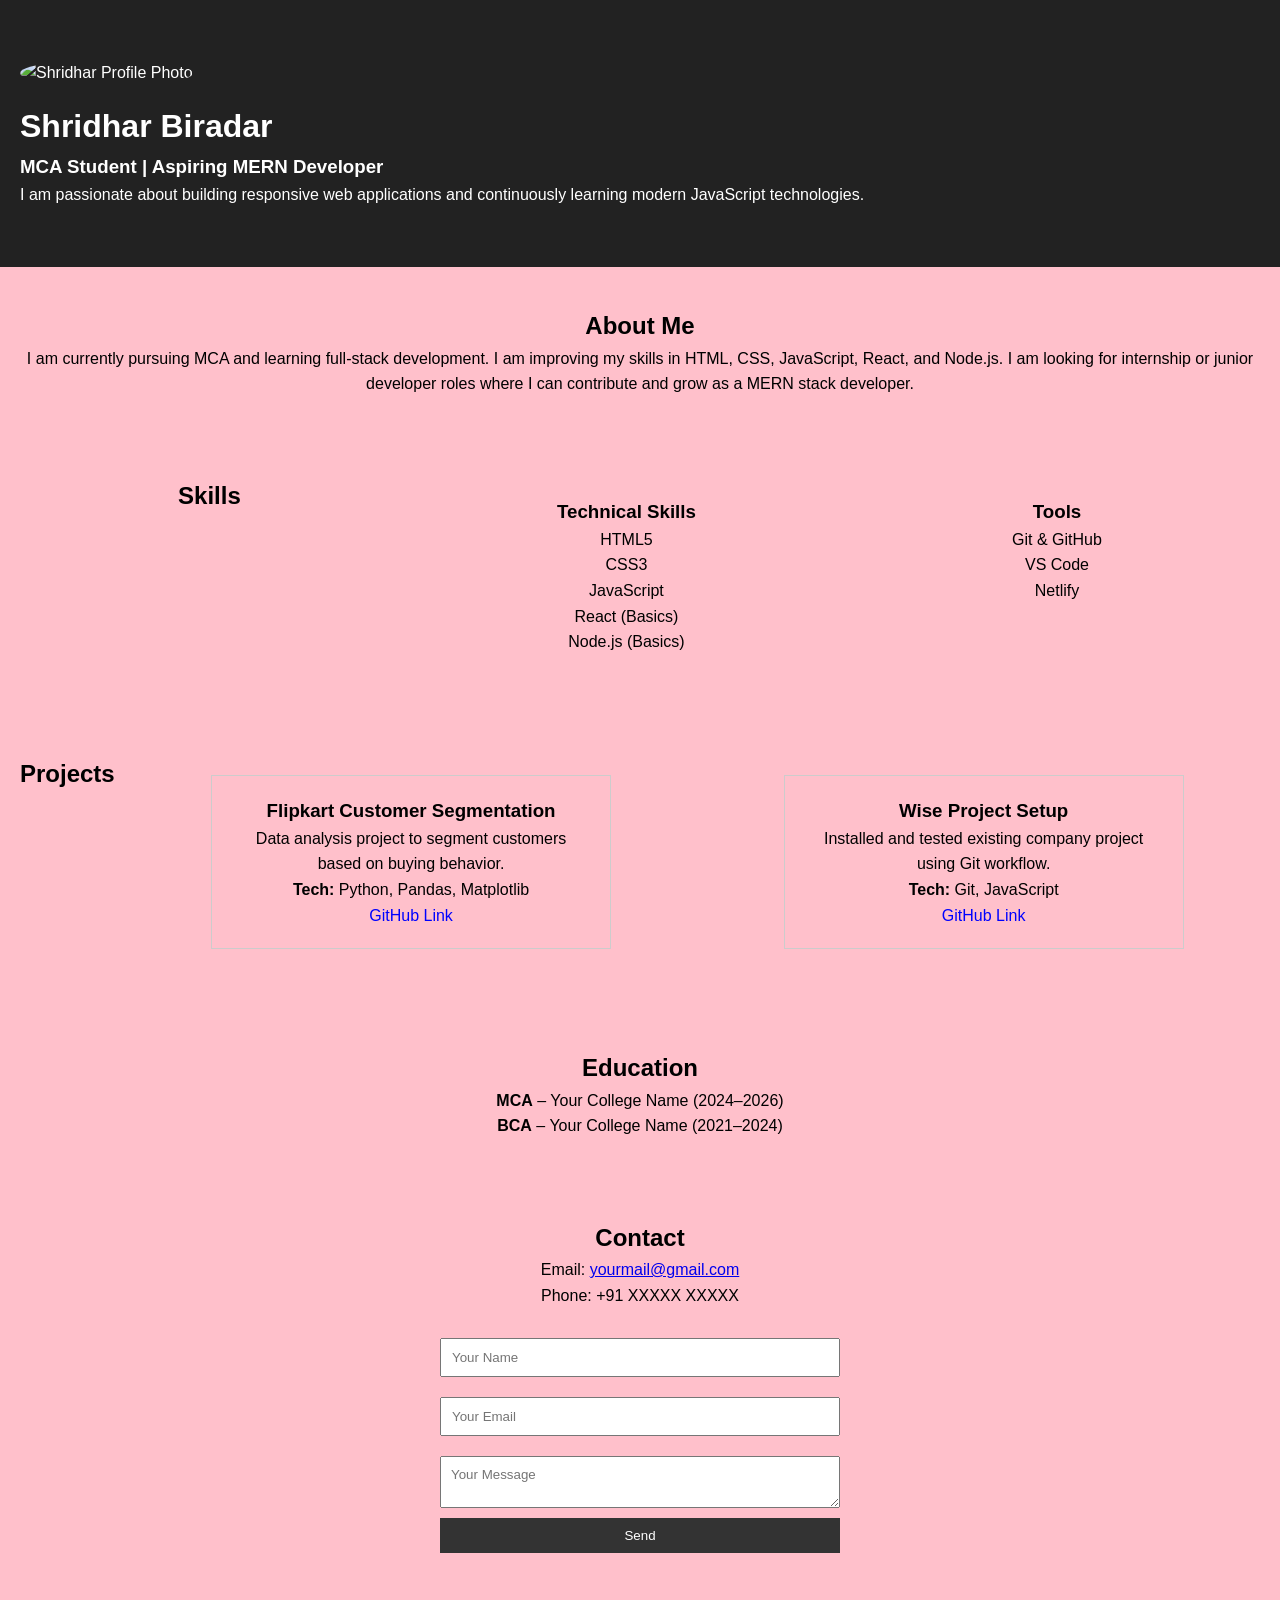
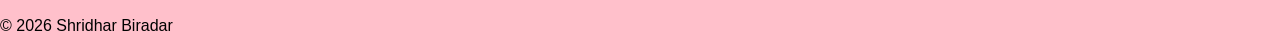
==== index.html @ 042abf72 "file name changed." ====
<!DOCTYPE html>
<html lang="en">
<head>
    <meta charset="UTF-8">
    <title>Shridhar Biradar | Profile</title>
    <meta name="viewport" content="width=device-width, initial-scale=1.0">
    <link rel="stylesheet" href="css/style.css">
</head>
<body>

<header class="hero">
    <img src="images/profile.jpg" alt="Shridhar Profile Photo" class="profile-img">
    <h1>Shridhar Biradar</h1>
    <h3>MCA Student | Aspiring MERN Developer</h3>
    <p>I am passionate about building responsive web applications 
       and continuously learning modern JavaScript technologies.</p>
</header>

<section class="about">
    <h2>About Me</h2>
    <p>
        I am currently pursuing MCA and learning full-stack development.
        I am improving my skills in HTML, CSS, JavaScript, React, and Node.js.
        I am looking for internship or junior developer roles where I can
        contribute and grow as a MERN stack developer.
    </p>
</section>

<section class="skills">
    <h2>Skills</h2>
    
    <div class="skill-category">
        <h3>Technical Skills</h3>
        <ul>
            <li>HTML5</li>
            <li>CSS3</li>
            <li>JavaScript</li>
            <li>React (Basics)</li>
            <li>Node.js (Basics)</li>
        </ul>
    </div>

    <div class="skill-category">
        <h3>Tools</h3>
        <ul>
            <li>Git & GitHub</li>
            <li>VS Code</li>
            <li>Netlify</li>
        </ul>
    </div>
</section>

<section class="projects">
    <h2>Projects</h2>

    <div class="project-card">
        <h3>Flipkart Customer Segmentation</h3>
        <p>Data analysis project to segment customers based on buying behavior.</p>
        <p><strong>Tech:</strong> Python, Pandas, Matplotlib</p>
        <a href="https://github.com/yourusername/project-link" target="_blank">GitHub Link</a>
    </div>

    <div class="project-card">
        <h3>Wise Project Setup</h3>
        <p>Installed and tested existing company project using Git workflow.</p>
        <p><strong>Tech:</strong> Git, JavaScript</p>
        <a href="https://github.com/yourusername/project-link" target="_blank">GitHub Link</a>
    </div>

</section>

<section class="education">
    <h2>Education</h2>
    <p><strong>MCA</strong> – Your College Name (2024–2026)</p>
    <p><strong>BCA</strong> – Your College Name (2021–2024)</p>
</section>

<section class="contact">
    <h2>Contact</h2>
    <p>Email: <a href="mailto:yourmail@gmail.com">yourmail@gmail.com</a></p>
    <p>Phone: +91 XXXXX XXXXX</p>

    <form id="contactForm">
        <input type="text" id="name" placeholder="Your Name" required>
        <input type="email" id="email" placeholder="Your Email" required>
        <textarea id="message" placeholder="Your Message" required></textarea>
        <button type="submit">Send</button>
    </form>
</section>

<footer>
    <p>© 2026 Shridhar Biradar</p>
</footer>

<script src="js/script.js"></script>
</body>
</html>
---- css/style.css ----
* {
    margin: 0;
    padding: 0;
    box-sizing: border-box;
    font-family: Arial, sans-serif;
}

body {
    line-height: 1.6;
    background-color: pink;
}

section {
    padding: 40px 20px;
    text-align: center;
}

.hero {
    background: #222;
    color: white;
    padding: 60px 20px;
}

.profile-img {
    width: 150px;
    border-radius: 50%;
    margin-bottom: 15px;
}

.skills ul {
    list-style: none;
    padding: 0;
}

.skill-category {
    margin: 20px 0;
}

.project-card {
    margin: 20px auto;
    padding: 20px;
    border: 1px solid #ccc;
    max-width: 400px;
}

.project-card a {
    color: blue;
    text-decoration: none;
}

.contact form {
    max-width: 400px;
    margin: 20px auto;
    display: flex;
    flex-direction: column;
}

.contact input,
.contact textarea {
    margin: 10px 0;
    padding: 10px;
}

button {
    padding: 10px;
    background: #333;
    color: white;
    border: none;
    cursor: pointer;
}

/* Responsive */
@media (min-width: 768px) {
    .skills {
        display: flex;
        justify-content: space-around;
    }

    .projects {
        display: flex;
        justify-content: center;
        gap: 20px;
        flex-wrap: wrap;
    }
}
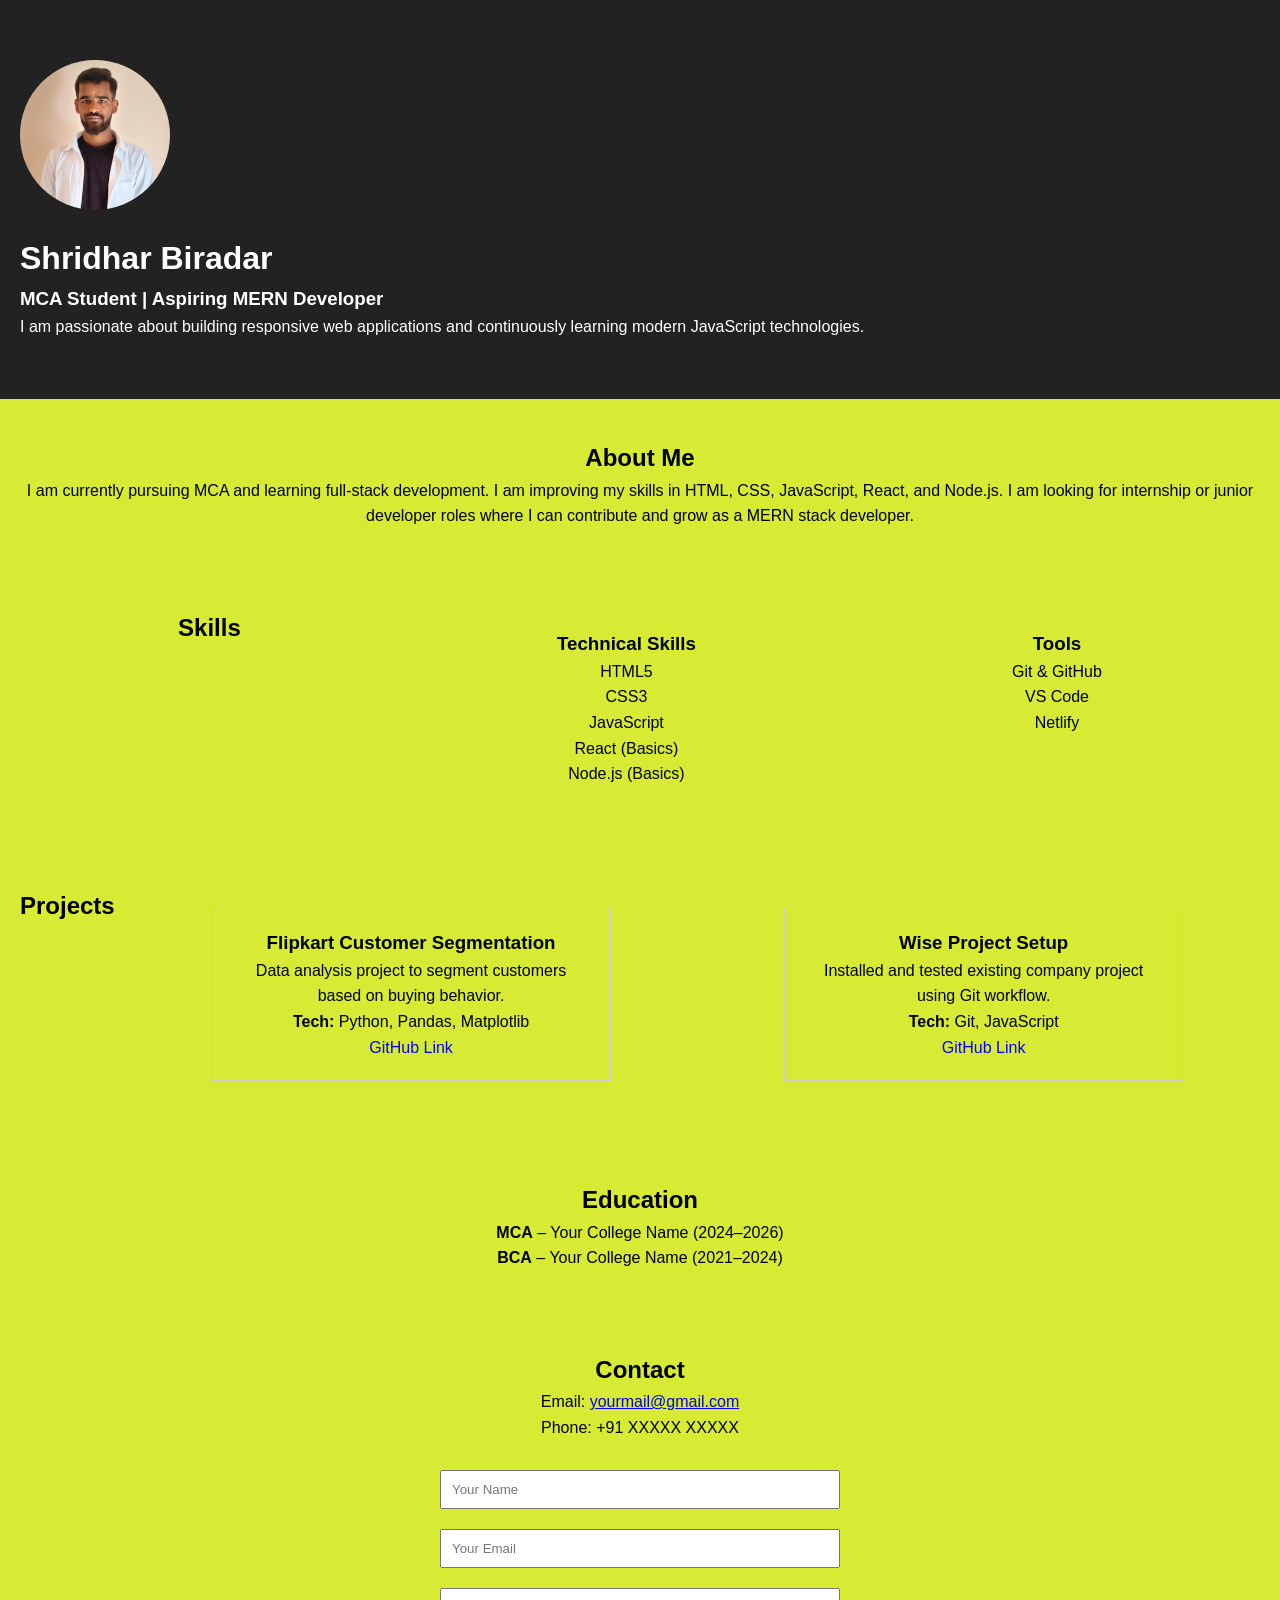
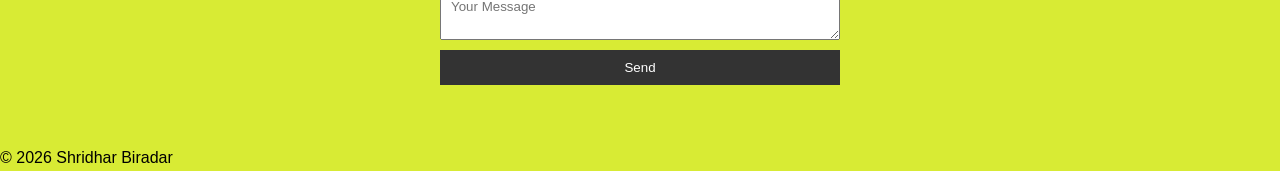
==== commit 40a6ce21: "image uploaded." ====
--- a/index.html
+++ b/index.html
@@ -9,7 +9,7 @@
 <body>
 
 <header class="hero">
-    <img src="images/profile.jpg" alt="Shridhar Profile Photo" class="profile-img">
+    <img src="WhatsApp Image 2026-03-09 at 11.09.54.jpeg" alt="Shridhar Profile Photo" class="profile-img">
     <h1>Shridhar Biradar</h1>
     <h3>MCA Student | Aspiring MERN Developer</h3>
     <p>I am passionate about building responsive web applications 
--- a/css/style.css
+++ b/css/style.css
@@ -7,7 +7,7 @@
 
 body {
     line-height: 1.6;
-    background-color: pink;
+    background-color: rgb(216, 235, 52);
 }
 
 section {
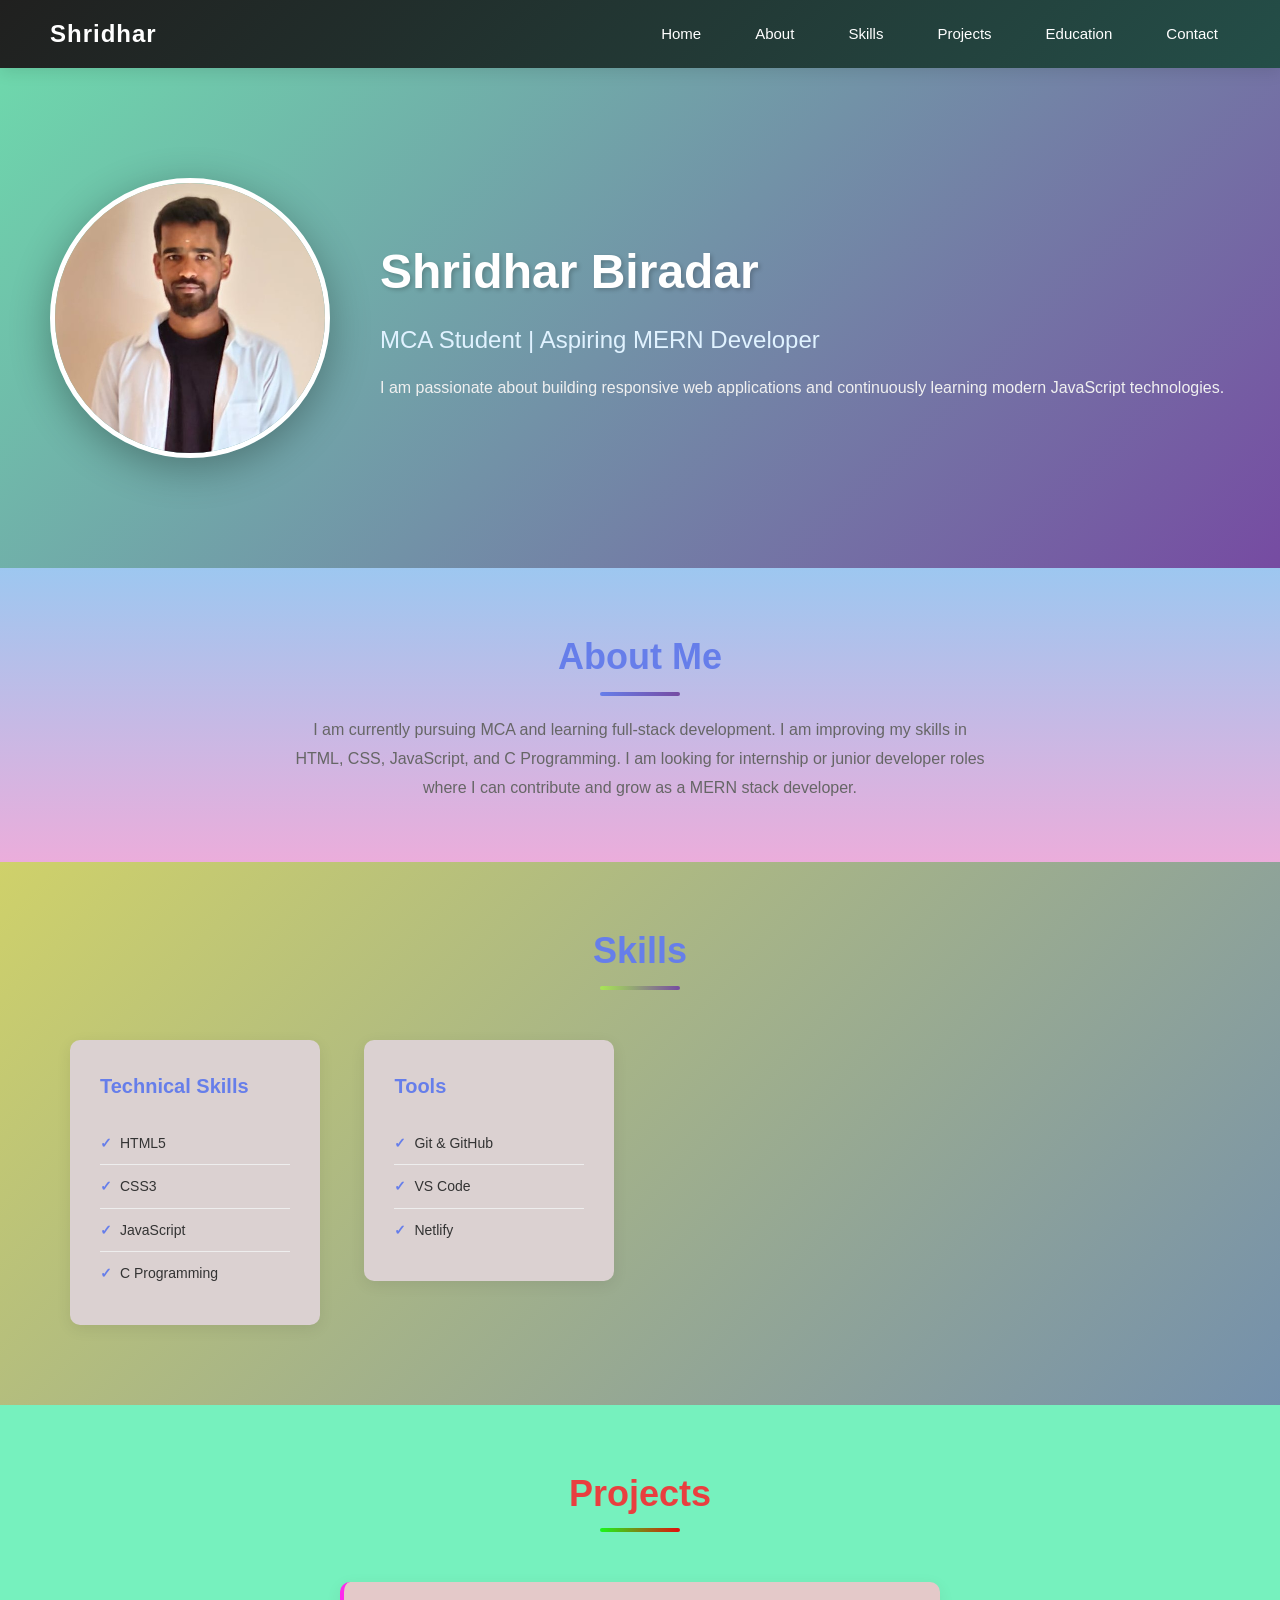
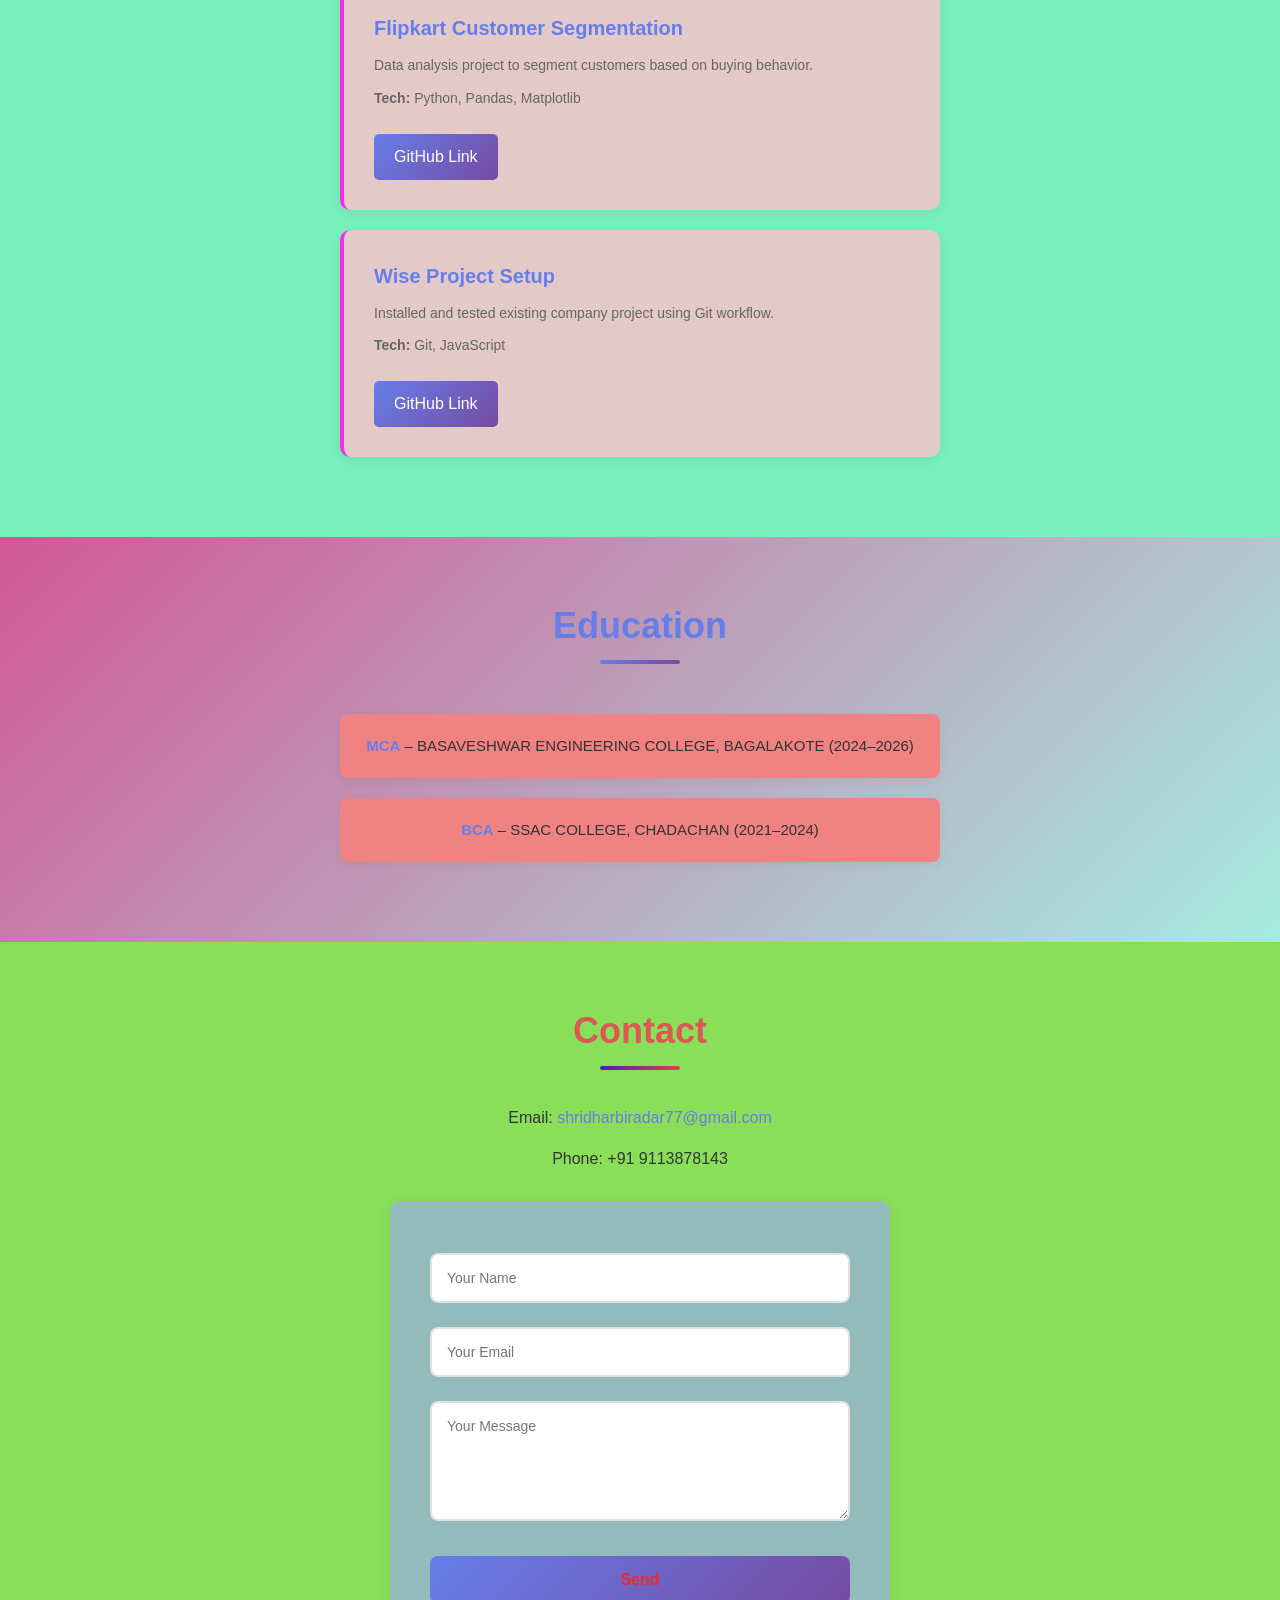
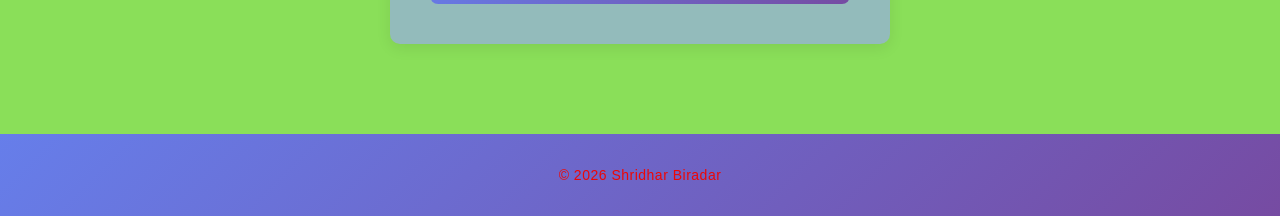
==== commit 0be897e0: "color changed" ====
--- a/index.html
+++ b/index.html
@@ -1,97 +1,137 @@
 <!DOCTYPE html>
 <html lang="en">
 <head>
-    <meta charset="UTF-8">
-    <title>Shridhar Biradar | Profile</title>
-    <meta name="viewport" content="width=device-width, initial-scale=1.0">
-    <link rel="stylesheet" href="css/style.css">
+<meta charset="UTF-8">
+<title>Shridhar Biradar | Profile</title>
+<meta name="viewport" content="width=device-width, initial-scale=1.0">
+<link rel="stylesheet" href="css/style.css">
 </head>
+
 <body>
 
+<!-- Navigation Bar -->
+<nav class="navbar">
+    <div class="logo">Shridhar</div>
+    <ul class="nav-links">
+        <li><a href="#">Home</a></li>
+        <li><a href="#about">About</a></li>
+        <li><a href="#skills">Skills</a></li>
+        <li><a href="#projects">Projects</a></li>
+        <li><a href="#education">Education</a></li>
+        <li><a href="#contact">Contact</a></li>
+    </ul>
+</nav>
+
+<!-- Hero Section -->
 <header class="hero">
     <img src="WhatsApp Image 2026-03-09 at 11.09.54.jpeg" alt="Shridhar Profile Photo" class="profile-img">
-    <h1>Shridhar Biradar</h1>
-    <h3>MCA Student | Aspiring MERN Developer</h3>
-    <p>I am passionate about building responsive web applications 
-       and continuously learning modern JavaScript technologies.</p>
+   
+    <div id="hero-text">
+        <h1>Shridhar Biradar</h1>
+        <h3>MCA Student | Aspiring MERN Developer</h3>
+        <p>
+            I am passionate about building responsive web applications 
+            and continuously learning modern JavaScript technologies.
+        </p>
+    </div>
 </header>
 
-<section class="about">
+<!-- About -->
+<section id="about" class="about">
     <h2>About Me</h2>
     <p>
         I am currently pursuing MCA and learning full-stack development.
-        I am improving my skills in HTML, CSS, JavaScript, React, and Node.js.
+        I am improving my skills in HTML, CSS, JavaScript, and C Programming.
         I am looking for internship or junior developer roles where I can
         contribute and grow as a MERN stack developer.
     </p>
 </section>
 
-<section class="skills">
-    <h2>Skills</h2>
-    
-    <div class="skill-category">
-        <h3>Technical Skills</h3>
-        <ul>
-            <li>HTML5</li>
-            <li>CSS3</li>
-            <li>JavaScript</li>
-            <li>React (Basics)</li>
-            <li>Node.js (Basics)</li>
-        </ul>
-    </div>
+<!-- Skills -->
+<section id="skills" class="skills">
 
-    <div class="skill-category">
-        <h3>Tools</h3>
-        <ul>
-            <li>Git & GitHub</li>
-            <li>VS Code</li>
-            <li>Netlify</li>
-        </ul>
-    </div>
-</section>
+<h2>Skills</h2>
 
-<section class="projects">
-    <h2>Projects</h2>
+<div class="skill-category">
+    <h3>Technical Skills</h3>
+    <ul>
+        <li>HTML5</li>
+        <li>CSS3</li>
+        <li>JavaScript</li>
+        <li>C Programming</li>
+    </ul>
+</div>
 
-    <div class="project-card">
-        <h3>Flipkart Customer Segmentation</h3>
-        <p>Data analysis project to segment customers based on buying behavior.</p>
-        <p><strong>Tech:</strong> Python, Pandas, Matplotlib</p>
-        <a href="https://github.com/yourusername/project-link" target="_blank">GitHub Link</a>
-    </div>
-
-    <div class="project-card">
-        <h3>Wise Project Setup</h3>
-        <p>Installed and tested existing company project using Git workflow.</p>
-        <p><strong>Tech:</strong> Git, JavaScript</p>
-        <a href="https://github.com/yourusername/project-link" target="_blank">GitHub Link</a>
-    </div>
+<div class="skill-category">
+    <h3>Tools</h3>
+    <ul>
+        <li>Git & GitHub</li>
+        <li>VS Code</li>
+        <li>Netlify</li>
+    </ul>
+</div>
 
 </section>
 
-<section class="education">
-    <h2>Education</h2>
-    <p><strong>MCA</strong> – Your College Name (2024–2026)</p>
-    <p><strong>BCA</strong> – Your College Name (2021–2024)</p>
+<!-- Projects -->
+<section id="projects" class="projects">
+
+<h2>Projects</h2>
+
+<div class="project-card">
+    <h3>Flipkart Customer Segmentation</h3>
+    <p>Data analysis project to segment customers based on buying behavior.</p>
+    <p><strong>Tech:</strong> Python, Pandas, Matplotlib</p>
+    <a href="https://github.com/yourusername/project-link" target="_blank">GitHub Link</a>
+</div>
+
+<div class="project-card">
+    <h3>Wise Project Setup</h3>
+    <p>Installed and tested existing company project using Git workflow.</p>
+    <p><strong>Tech:</strong> Git, JavaScript</p>
+    <a href="https://github.com/yourusername/project-link" target="_blank">GitHub Link</a>
+</div>
+
 </section>
 
-<section class="contact">
-    <h2>Contact</h2>
-    <p>Email: <a href="mailto:yourmail@gmail.com">yourmail@gmail.com</a></p>
-    <p>Phone: +91 XXXXX XXXXX</p>
+<!-- Education -->
+<section id="education" class="education">
+<h2>Education</h2>
 
-    <form id="contactForm">
-        <input type="text" id="name" placeholder="Your Name" required>
-        <input type="email" id="email" placeholder="Your Email" required>
-        <textarea id="message" placeholder="Your Message" required></textarea>
-        <button type="submit">Send</button>
-    </form>
+<p><strong>MCA</strong> – BASAVESHWAR ENGINEERING COLLEGE, BAGALAKOTE (2024–2026)</p>
+
+<p><strong>BCA</strong> – SSAC COLLEGE, CHADACHAN (2021–2024)</p>
+
 </section>
 
+<!-- Contact -->
+<section id="contact" class="contact">
+
+<h2>Contact</h2>
+
+<p>Email: <a href="mailto:shridharbiradar77@gmail.com">shridharbiradar77@gmail.com</a></p>
+<p>Phone: +91 9113878143</p>
+
+<form id="contactForm">
+
+<input type="text" id="name" placeholder="Your Name" required>
+
+<input type="email" id="email" placeholder="Your Email" required>
+
+<textarea id="message" placeholder="Your Message" required></textarea>
+
+<button type="submit">Send</button>
+
+</form>
+
+</section>
+
+<!-- Footer -->
 <footer>
-    <p>© 2026 Shridhar Biradar</p>
+<p>© 2026 Shridhar Biradar</p>
 </footer>
 
 <script src="js/script.js"></script>
+
 </body>
 </html>
--- a/css/style.css
+++ b/css/style.css
@@ -1,85 +1,727 @@
+/* ==================== GENERAL STYLES ==================== */
 * {
     margin: 0;
     padding: 0;
     box-sizing: border-box;
-    font-family: Arial, sans-serif;
+}
+
+html {
+    scroll-behavior: smooth;
 }
 
 body {
+    font-family: 'Segoe UI', Tahoma, Geneva, Verdana, sans-serif;
+    background: #f5f7fa;
+    color: #333;
     line-height: 1.6;
-    background-color: rgb(216, 235, 52);
-}
-
-section {
-    padding: 40px 20px;
+}
+
+/* ==================== NAVIGATION BAR ==================== */
+.navbar {
+    display: flex;
+    justify-content: space-between;
+    align-items: center;
+    background: linear-gradient(135deg, #20201f 0%, #244e48 100%);
+    padding: 15px 50px;
+    position: sticky;
+    top: 0;
+    z-index: 100;
+    box-shadow: 0 4px 15px rgba(0, 0, 0, 0.1);
+    transition: all 0.3s ease;
+}
+
+.navbar:hover {
+    box-shadow: 0 6px 20px rgba(0, 0, 0, 0.15);
+}
+
+.logo {
+    color: white;
+    font-size: 24px;
+    font-weight: bold;
+    letter-spacing: 1px;
+    transition: all 0.3s ease;
+}
+
+.logo:hover {
+    transform: scale(1.05);
+    text-shadow: 0 0 10px rgba(255, 255, 255, 0.3);
+}
+
+.nav-links {
+    list-style: none;
+    display: flex;
+    gap: 30px;
+}
+
+.nav-links li {
+    position: relative;
+}
+
+.nav-links a {
+    text-decoration: none;
+    color: white;
+    font-size: 15px;
+    font-weight: 500;
+    transition: all 0.3s ease;
+    padding: 8px 12px;
+    border-radius: 5px;
+}
+
+.nav-links a:hover {
+    color: #00d4ff;
+    background: rgba(255, 255, 255, 0.1);
+    transform: translateY(-2px);
+}
+
+.nav-links a::after {
+    content: '';
+    position: absolute;
+    bottom: 5px;
+    left: 12px;
+    width: 0;
+    height: 2px;
+    background: #00d4ff;
+    transition: width 0.3s ease;
+}
+
+.nav-links a:hover::after {
+    width: calc(100% - 24px);
+}
+
+/* ==================== HERO SECTION ==================== */
+.hero {
+    display: flex;
+    align-items: center;
+    justify-content: space-around;
+    padding: 60px 50px;
+    background: linear-gradient(135deg, #6ed8ac 0%, #764ba2 100%);
+    color: white;
+    min-height: 500px;
+    gap: 50px;
+    animation: fadeInHero 0.8s ease;
+}
+
+@keyframes fadeInHero {
+    from {
+        opacity: 0;
+        transform: translateY(20px);
+    }
+    to {
+        opacity: 1;
+        transform: translateY(0);
+    }
+}
+
+.profile-img {
+    width: 280px;
+    height: 280px;
+    border-radius: 50%;
+    object-fit: cover;
+    border: 5px solid white;
+    box-shadow: 0 10px 40px rgba(0, 0, 0, 0.3);
+    transition: all 0.4s ease;
+    animation: slideInImage 0.8s ease;
+}
+
+@keyframes slideInImage {
+    from {
+        opacity: 0;
+        transform: translateX(-50px) scale(0.9);
+    }
+    to {
+        opacity: 1;
+        transform: translateX(0) scale(1);
+    }
+}
+
+.profile-img:hover {
+    transform: scale(1.08) rotate(2deg);
+    box-shadow: 0 15px 50px rgba(0, 0, 0, 0.4);
+}
+
+#hero-text {
+    flex: 1;
+    animation: slideInText 0.8s ease 0.2s both;
+}
+
+@keyframes slideInText {
+    from {
+        opacity: 0;
+        transform: translateX(50px);
+    }
+    to {
+        opacity: 1;
+        transform: translateX(0);
+    }
+}
+
+#hero-text h1 {
+    font-size: 48px;
+    margin-bottom: 10px;
+    font-weight: bold;
+    text-shadow: 2px 2px 4px rgba(0, 0, 0, 0.2);
+}
+
+#hero-text h3 {
+    font-size: 24px;
+    margin-bottom: 15px;
+    color: #e0f2ff;
+    font-weight: 500;
+}
+
+#hero-text p {
+    font-size: 16px;
+    line-height: 1.8;
+    color: #f0f0f0;
+}
+
+/* ==================== ABOUT SECTION ==================== */
+.about {
+    padding: 60px 50px;
+    background:linear-gradient(180deg, #9dc7f0 0%, #ebaddb 100%);
     text-align: center;
-}
-
-.hero {
-    background: #222;
+    animation: fadeIn 0.8s ease;
+}
+
+@keyframes fadeIn {
+    from {
+        opacity: 0;
+    }
+    to {
+        opacity: 1;
+    }
+}
+
+.about h2 {
+    font-size: 36px;
+    margin-bottom: 30px;
+    color: #667eea;
+    position: relative;
+    display: inline-block;
+}
+
+.about h2::after {
+    content: '';
+    position: absolute;
+    bottom: -10px;
+    left: 50%;
+    transform: translateX(-50%);
+    width: 80px;
+    height: 4px;
+    background: linear-gradient(90deg, #667eea 0%, #764ba2 100%);
+    border-radius: 2px;
+}
+
+.about p {
+    font-size: 16px;
+    color: #666;
+    max-width: 700px;
+    margin: 0 auto;
+    line-height: 1.8;
+    transition: all 0.3s ease;
+}
+
+.about:hover p {
+    color: #333;
+    transform: translateY(-5px);
+}
+
+/* ==================== SKILLS SECTION ==================== */
+.skills {
+    padding: 60px 50px;
+    background: linear-gradient(135deg, #cfd16a 0%, #7490ac 100%);
+}
+
+.skills h2 {
+    font-size: 36px;
+    text-align: center;
+    margin-bottom: 40px;
+    color: #667eea;
+    position: relative;
+    display: inline-block;
+    width: 100%;
+}
+
+.skills h2::after {
+    content: '';
+    position: absolute;
+    bottom: -10px;
+    left: 50%;
+    transform: translateX(-50%);
+    width: 80px;
+    height: 4px;
+    background: linear-gradient(90deg, #a8e754 0%, #764ba2 100%);
+    border-radius: 2px;
+}
+
+.skill-category {
+    background: rgb(219, 209, 209);
+    padding: 30px;
+    margin: 20px;
+    border-radius: 10px;
+    display: inline-block;
+    min-width: 250px;
+    box-shadow: 0 4px 15px rgba(0, 0, 0, 0.08);
+    transition: all 0.4s ease;
+    vertical-align: top;
+}
+
+.skill-category:hover {
+    transform: translateY(-10px) scale(1.02);
+    box-shadow: 0 12px 30px rgba(102, 126, 234, 0.3);
+    background: linear-gradient(135deg, #667eea 0%, #764ba2 100%);
     color: white;
-    padding: 60px 20px;
-}
-
-.profile-img {
-    width: 150px;
-    border-radius: 50%;
-    margin-bottom: 15px;
-}
-
-.skills ul {
+}
+
+.skill-category h3 {
+    font-size: 20px;
+    margin-bottom: 20px;
+    color: #667eea;
+    transition: color 0.3s ease;
+}
+
+.skill-category:hover h3 {
+    color: white;
+}
+
+.skill-category ul {
     list-style: none;
     padding: 0;
 }
 
-.skill-category {
-    margin: 20px 0;
+.skill-category li {
+    padding: 10px 0;
+    font-size: 14px;
+    border-bottom: 1px solid #eee;
+    transition: all 0.3s ease;
+    position: relative;
+    padding-left: 20px;
+}
+
+.skill-category:hover li {
+    border-bottom-color: rgba(255, 255, 255, 0.2);
+    padding-left: 25px;
+    color: white;
+}
+
+.skill-category li:last-child {
+    border-bottom: none;
+}
+
+.skill-category li::before {
+    content: '✓';
+    position: absolute;
+    left: 0;
+    color: #667eea;
+    font-weight: bold;
+    transition: color 0.3s ease;
+}
+
+.skill-category:hover li::before {
+    color: #00d4ff;
+}
+
+/* ==================== PROJECTS SECTION ==================== */
+.projects {
+    padding: 60px 50px;
+    background: rgb(118, 241, 190);
+}
+
+.projects h2 {
+    font-size: 36px;
+    text-align: center;
+    margin-bottom: 40px;
+    color: #e93f3f;
+    position: relative;
+    display: inline-block;
+    width: 100%;
+}
+
+.projects h2::after {
+    content: '';
+    position: absolute;
+    bottom: -10px;
+    left: 50%;
+    transform: translateX(-50%);
+    width: 80px;
+    height: 4px;
+    background: linear-gradient(90deg, #19f819 0%, #e60d0d 100%);
+    border-radius: 2px;
 }
 
 .project-card {
+    background: #e4c9c9;
+    padding: 30px;
     margin: 20px auto;
+    border-radius: 10px;
+    border-left: 4px solid #fd2aec;
+    max-width: 600px;
+    box-shadow: 0 4px 15px rgba(75, 47, 47, 0.08);
+    transition: all 0.4s cubic-bezier(0.25, 0.46, 0.45, 0.94);
+    position: relative;
+    overflow: hidden;
+}
+
+.project-card::before {
+    content: '';
+    position: absolute;
+    top: 0;
+    left: -100%;
+    width: 100%;
+    height: 100%;
+    background: linear-gradient(135deg, rgba(53, 63, 107, 0.1) 0%, rgba(118, 75, 162, 0.1) 100%);
+    transition: left 0.4s ease;
+    z-index: -1;
+}
+
+.project-card:hover::before {
+    left: 0;
+}
+
+.project-card:hover {
+    transform: translateY(-8px) translateX(10px);
+    box-shadow: 0 12px 35px rgba(102, 126, 234, 0.25);
+    border-left-color: #764ba2;
+    border-left-width: 6px;
+}
+
+.project-card h3 {
+    font-size: 20px;
+    color: #667eea;
+    margin-bottom: 10px;
+    transition: all 0.3s ease;
+}
+
+.project-card:hover h3 {
+    color: #764ba2;
+    transform: translateX(5px);
+}
+
+.project-card p {
+    font-size: 14px;
+    color: #666;
+    margin-bottom: 10px;
+    transition: color 0.3s ease;
+}
+
+.project-card:hover p {
+    color: #333;
+}
+
+.project-card a {
+    display: inline-block;
+    margin-top: 15px;
+    padding: 10px 20px;
+    background: linear-gradient(135deg, #667eea 0%, #764ba2 100%);
+    color: white;
+    text-decoration: none;
+    border-radius: 5px;
+    transition: all 0.3s ease;
+    font-weight: 500;
+}
+
+.project-card a:hover {
+    transform: translateX(5px);
+    box-shadow: 0 5px 15px rgba(102, 126, 234, 0.4);
+}
+
+/* ==================== EDUCATION SECTION ==================== */
+.education {
+    padding: 60px 50px;
+    background: linear-gradient(135deg, #d15895 0%, #a6ece1 100%);
+}
+
+.education h2 {
+    font-size: 36px;
+    text-align: center;
+    margin-bottom: 40px;
+    color: #667eea;
+    position: relative;
+    display: inline-block;
+    width: 100%;
+}
+
+.education h2::after {
+    content: '';
+    position: absolute;
+    bottom: -10px;
+    left: 50%;
+    transform: translateX(-50%);
+    width: 80px;
+    height: 4px;
+    background: linear-gradient(90deg, #667eea 0%, #764ba2 100%);
+    border-radius: 2px;
+}
+
+.education p {
+    text-align: center;
+    font-size: 15px;
+    margin: 20px auto;
+    max-width: 600px;
     padding: 20px;
-    border: 1px solid #ccc;
-    max-width: 400px;
-}
-
-.project-card a {
-    color: blue;
+    background: rgb(240, 130, 130);
+    border-radius: 8px;
+    box-shadow: 0 3px 10px rgba(0, 0, 0, 0.05);
+    transition: all 0.3s ease;
+}
+
+.education p:hover {
+    transform: translateY(-5px);
+    box-shadow: 0 8px 20px rgba(102, 126, 234, 0.2);
+    border-left: 4px solid #667eea;
+    padding-left: 25px;
+}
+
+.education strong {
+    color: #667eea;
+    transition: color 0.3s ease;
+}
+
+.education p:hover strong {
+    color: #764ba2;
+}
+
+/* ==================== CONTACT SECTION ==================== */
+.contact {
+    padding: 60px 50px;
+    background: rgb(138, 223, 89);
+    text-align: center;
+}
+
+.contact h2 {
+    font-size: 36px;
+    margin-bottom: 30px;
+    color: #dd5757;
+    position: relative;
+    display: inline-block;
+}
+
+.contact h2::after {
+    content: '';
+    position: absolute;
+    bottom: -10px;
+    left: 50%;
+    transform: translateX(-50%);
+    width: 80px;
+    height: 4px;
+    background: linear-gradient(90deg, #4c1ac0 0%, #df4242 100%);
+    border-radius: 2px;
+}
+
+.contact p {
+    font-size: 16px;
+    margin: 15px 0;
+    transition: all 0.3s ease;
+}
+
+.contact p:hover {
+    color: #e60889;
+    transform: scale(1.05);
+}
+
+.contact a {
+    color: #667eea;
     text-decoration: none;
-}
-
-.contact form {
-    max-width: 400px;
-    margin: 20px auto;
-    display: flex;
-    flex-direction: column;
-}
-
-.contact input,
-.contact textarea {
-    margin: 10px 0;
-    padding: 10px;
-}
-
-button {
-    padding: 10px;
-    background: #333;
-    color: white;
+    font-weight: 500;
+    transition: all 0.3s ease;
+    position: relative;
+}
+
+.contact a:hover {
+    color: #764ba2;
+}
+
+.contact a::after {
+    content: '';
+    position: absolute;
+    bottom: -3px;
+    left: 0;
+    width: 100%;
+    height: 2px;
+    background: #764ba2;
+    transform: scaleX(0);
+    transform-origin: right;
+    transition: transform 0.3s ease;
+}
+
+.contact a:hover::after {
+    transform: scaleX(1);
+    transform-origin: left;
+}
+
+/* ==================== CONTACT FORM ==================== */
+#contactForm {
+    background: #93bbbb;
+    padding: 40px;
+    border-radius: 10px;
+    max-width: 500px;
+    margin: 30px auto;
+    box-shadow: 0 4px 15px rgba(0, 0, 0, 0.08);
+    transition: all 0.4s ease;
+}
+
+#contactForm:hover {
+    box-shadow: 0 10px 30px rgba(102, 126, 234, 0.2);
+    transform: translateY(-5px);
+}
+
+#contactForm input,
+#contactForm textarea {
+    width: 100%;
+    padding: 15px;
+    margin: 12px 0;
+    border: 2px solid #e0e0e0;
+    border-radius: 8px;
+    font-size: 14px;
+    font-family: inherit;
+    transition: all 0.3s ease;
+    background: white;
+}
+
+#contactForm input:focus,
+#contactForm textarea:focus {
+    outline: none;
+    border-color: #667eea;
+    box-shadow: 0 0 10px rgba(102, 126, 234, 0.2);
+    transform: scale(1.02);
+    background: #406975;
+}
+
+#contactForm textarea {
+    resize: vertical;
+    min-height: 120px;
+}
+
+#contactForm button {
+    width: 100%;
+    padding: 15px;
+    margin-top: 15px;
+    background: linear-gradient(135deg, #667eea 0%, #764ba2 100%);
+    color: rgb(235, 43, 43);
     border: none;
+    border-radius: 8px;
+    font-size: 16px;
+    font-weight: bold;
     cursor: pointer;
-}
-
-/* Responsive */
-@media (min-width: 768px) {
-    .skills {
-        display: flex;
-        justify-content: space-around;
-    }
-
-    .projects {
-        display: flex;
-        justify-content: center;
-        gap: 20px;
-        flex-wrap: wrap;
+    transition: all 0.3s ease;
+    position: relative;
+    overflow: hidden;
+}
+
+#contactForm button::before {
+    content: '';
+    position: absolute;
+    top: 0;
+    left: -100%;
+    width: 100%;
+    height: 100%;
+    background: linear-gradient(135deg, #764ba2 0%, #667eea 100%);
+    transition: left 0.3s ease;
+    z-index: -1;
+}
+
+#contactForm button:hover::before {
+    left: 0;
+}
+
+#contactForm button:hover {
+    transform: translateY(-3px);
+    box-shadow: 0 8px 20px rgba(102, 126, 234, 0.4);
+}
+
+#contactForm button:active {
+    transform: translateY(-1px);
+}
+
+/* ==================== FOOTER ==================== */
+footer {
+    background: linear-gradient(135deg, #667eea 0%, #764ba2 100%);
+    color: rgb(238, 6, 6);
+    text-align: center;
+    padding: 30px 50px;
+    font-size: 14px;
+    transition: all 0.3s ease;
+}
+
+footer p {
+    margin: 0;
+    letter-spacing: 0.5px;
+}
+
+footer:hover {
+    box-shadow: 0 -4px 15px rgba(0, 0, 0, 0.1);
+}
+
+/* ==================== RESPONSIVE DESIGN ==================== */
+@media (max-width: 768px) {
+    .navbar {
+        flex-direction: column;
+        padding: 15px 20px;
+        gap: 15px;
+    }
+
+    .nav-links {
+        flex-direction: column;
+        gap: 10px;
+        align-items: center;
+    }
+
+    .logo {
+        font-size: 20px;
+    }
+
+    .hero {
+        flex-direction: column;
+        padding: 40px 20px;
+        min-height: auto;
+        gap: 30px;
+    }
+
+    .profile-img {
+        width: 200px;
+        height: 200px;
+    }
+
+    #hero-text h1 {
+        font-size: 32px;
+    }
+
+    #hero-text h3 {
+        font-size: 18px;
+    }
+
+    .about,
+    .skills,
+    .projects,
+    .education,
+    .contact {
+        padding: 40px 20px;
+    }
+
+    .about h2,
+    .skills h2,
+    .projects h2,
+    .education h2,
+    .contact h2 {
+        font-size: 28px;
+    }
+
+    .skill-category {
+        display: block;
+        min-width: 100%;
+        margin: 15px 0;
+    }
+
+    .project-card {
+        margin: 15px 0;
+    }
+
+    #contactForm {
+        padding: 30px 20px;
+        max-width: 100%;
+    }
+
+    footer {
+        padding: 20px 15px;
     }
 }
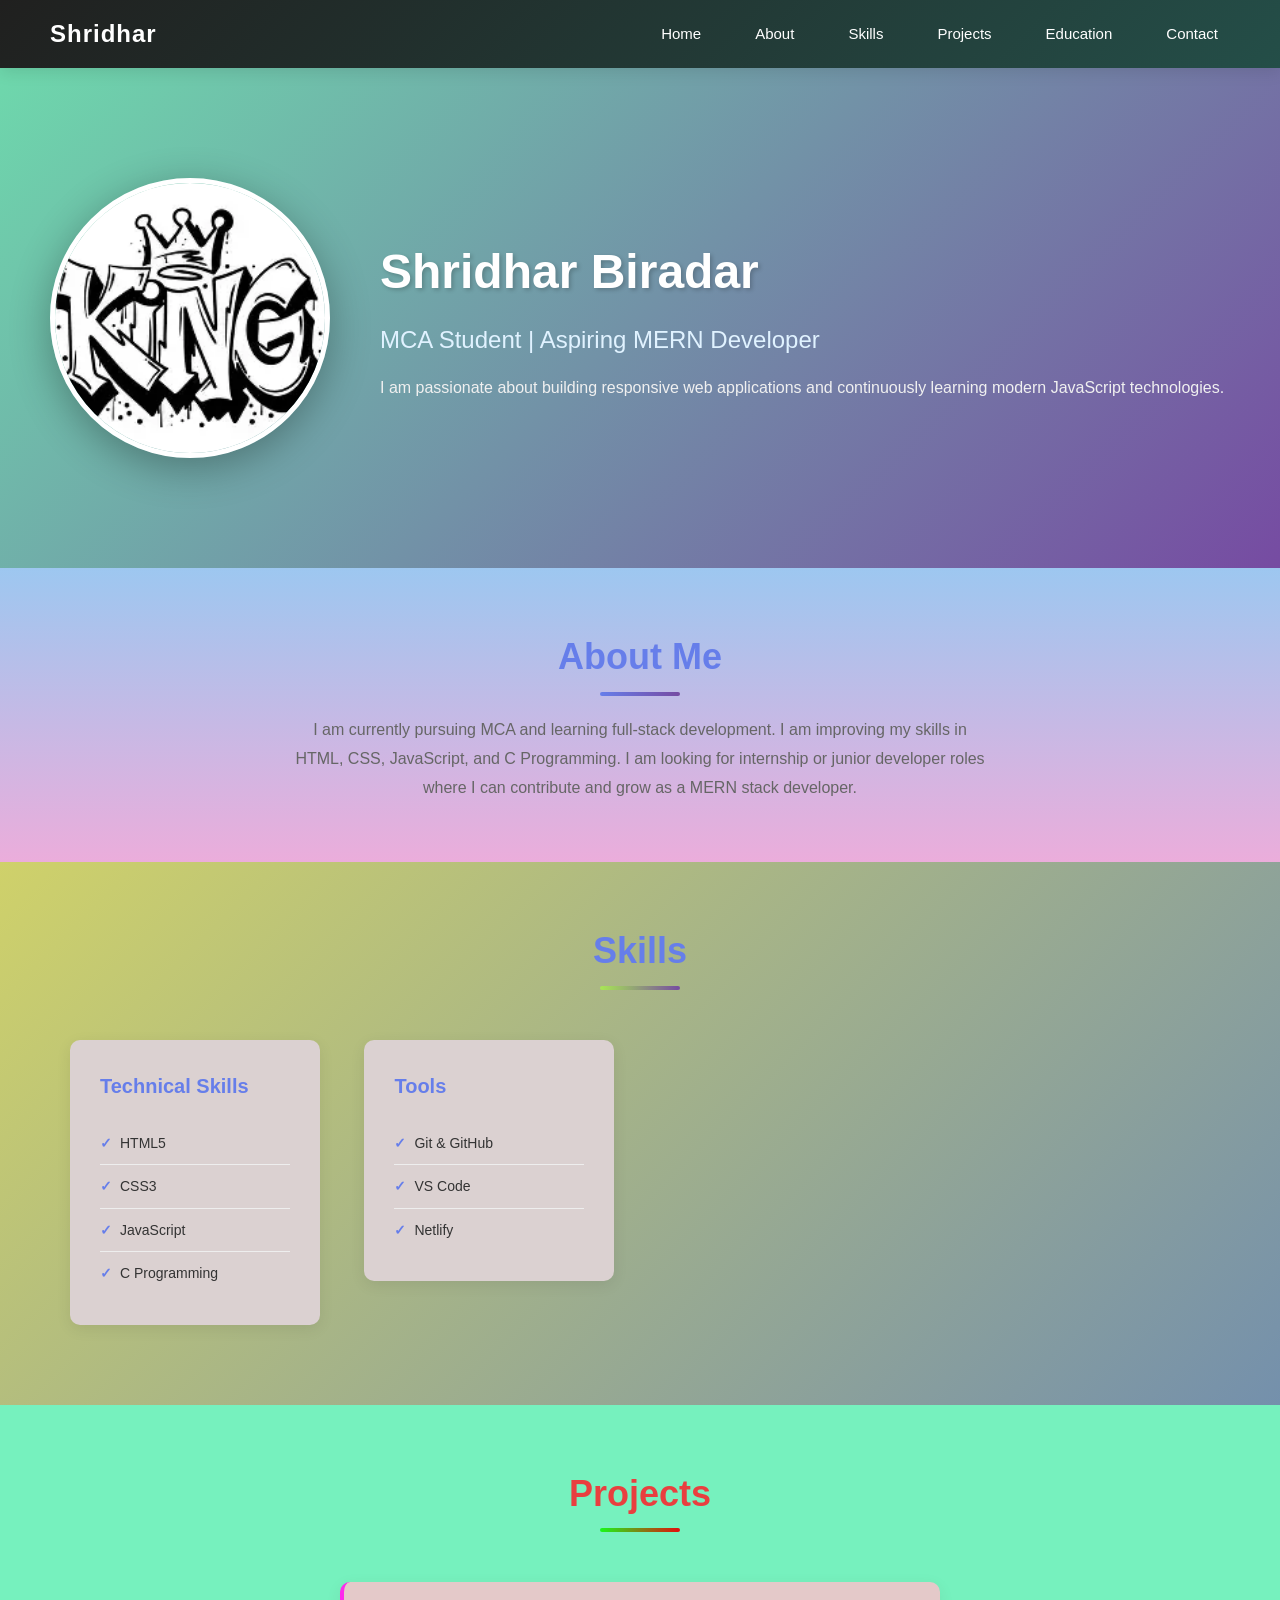
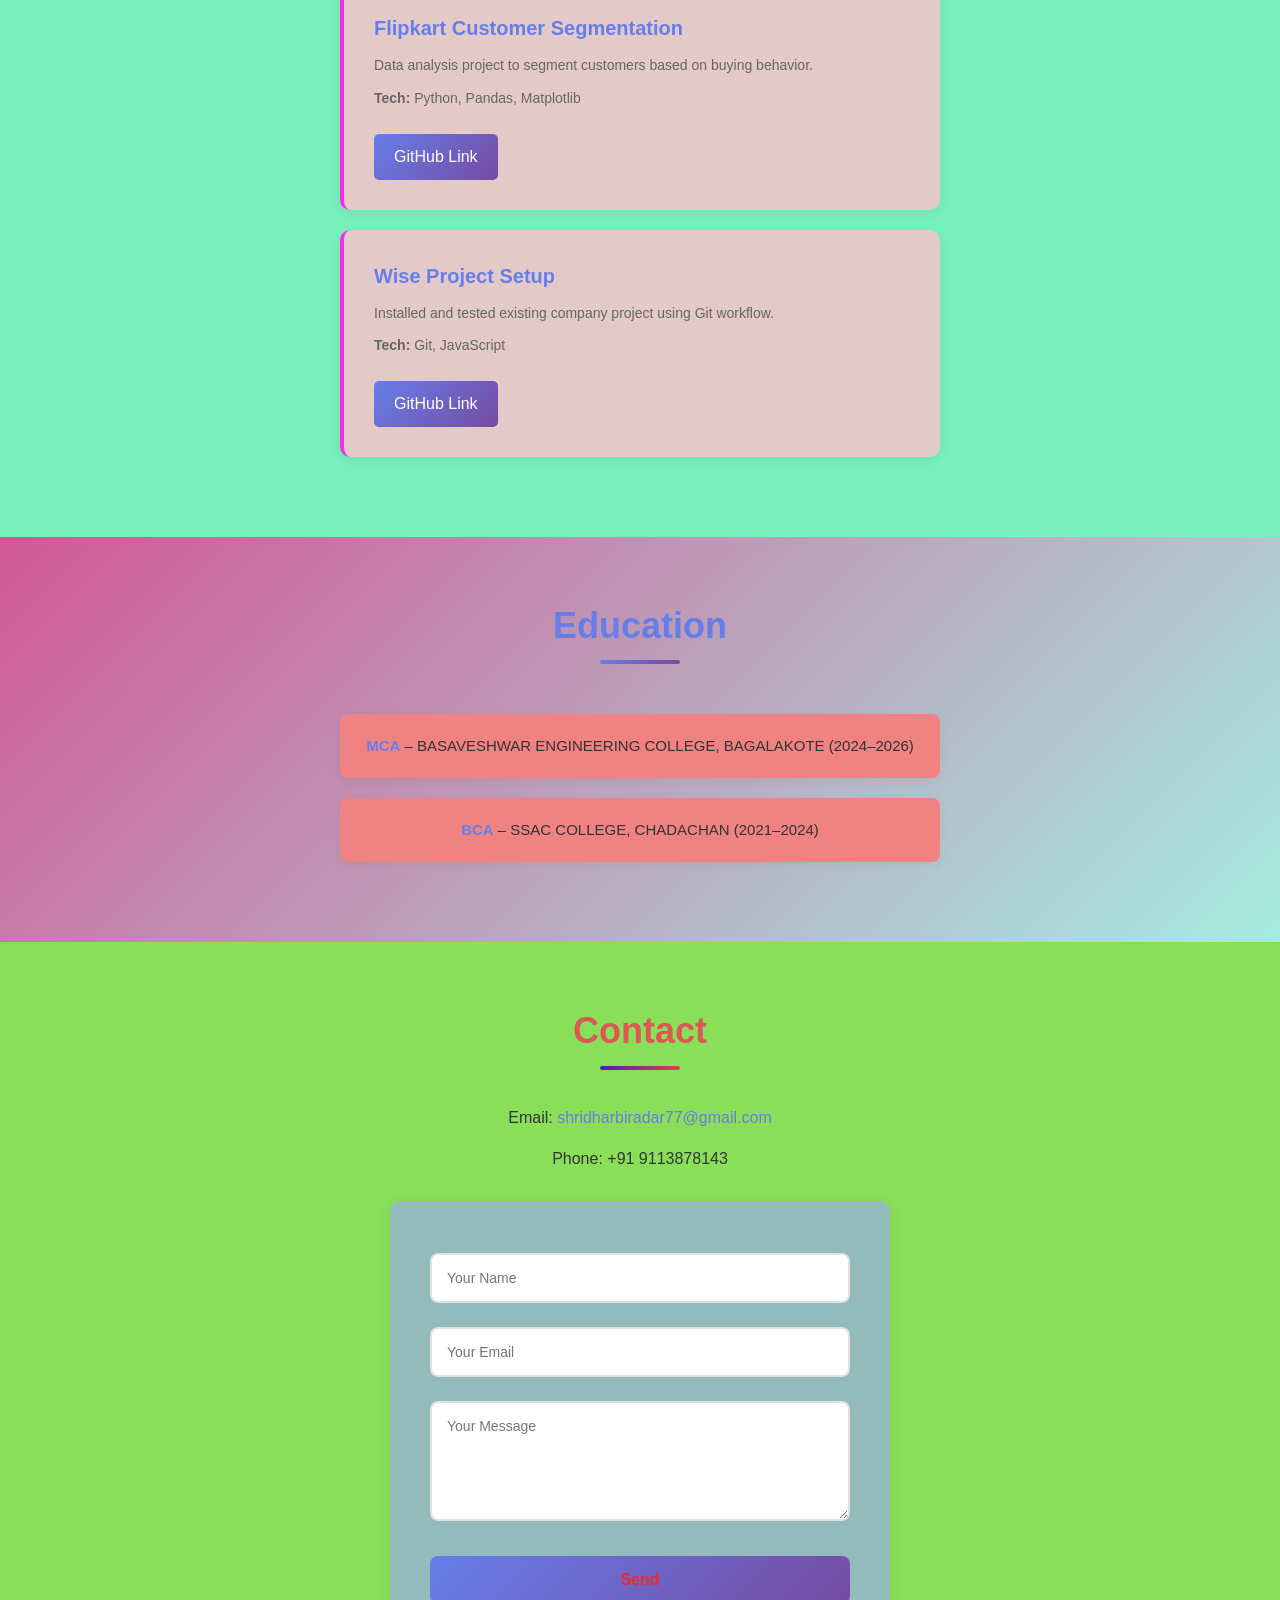
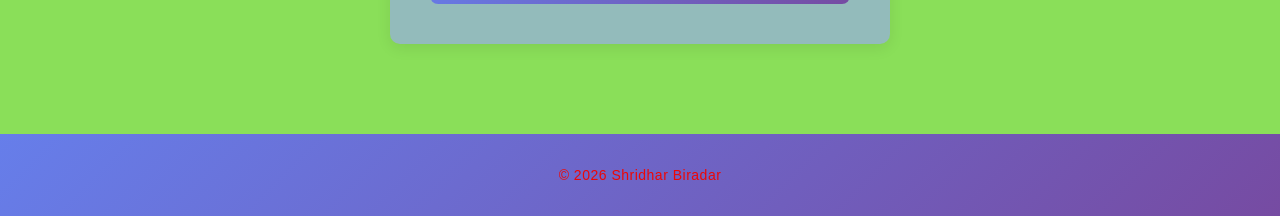
==== commit 8f470c48: "image changed" ====
--- a/index.html
+++ b/index.html
@@ -24,7 +24,7 @@
 
 <!-- Hero Section -->
 <header class="hero">
-    <img src="WhatsApp Image 2026-03-09 at 11.09.54.jpeg" alt="Shridhar Profile Photo" class="profile-img">
+    <img src="image.webp" alt="Shridhar Profile Photo" class="profile-img">
    
     <div id="hero-text">
         <h1>Shridhar Biradar</h1>
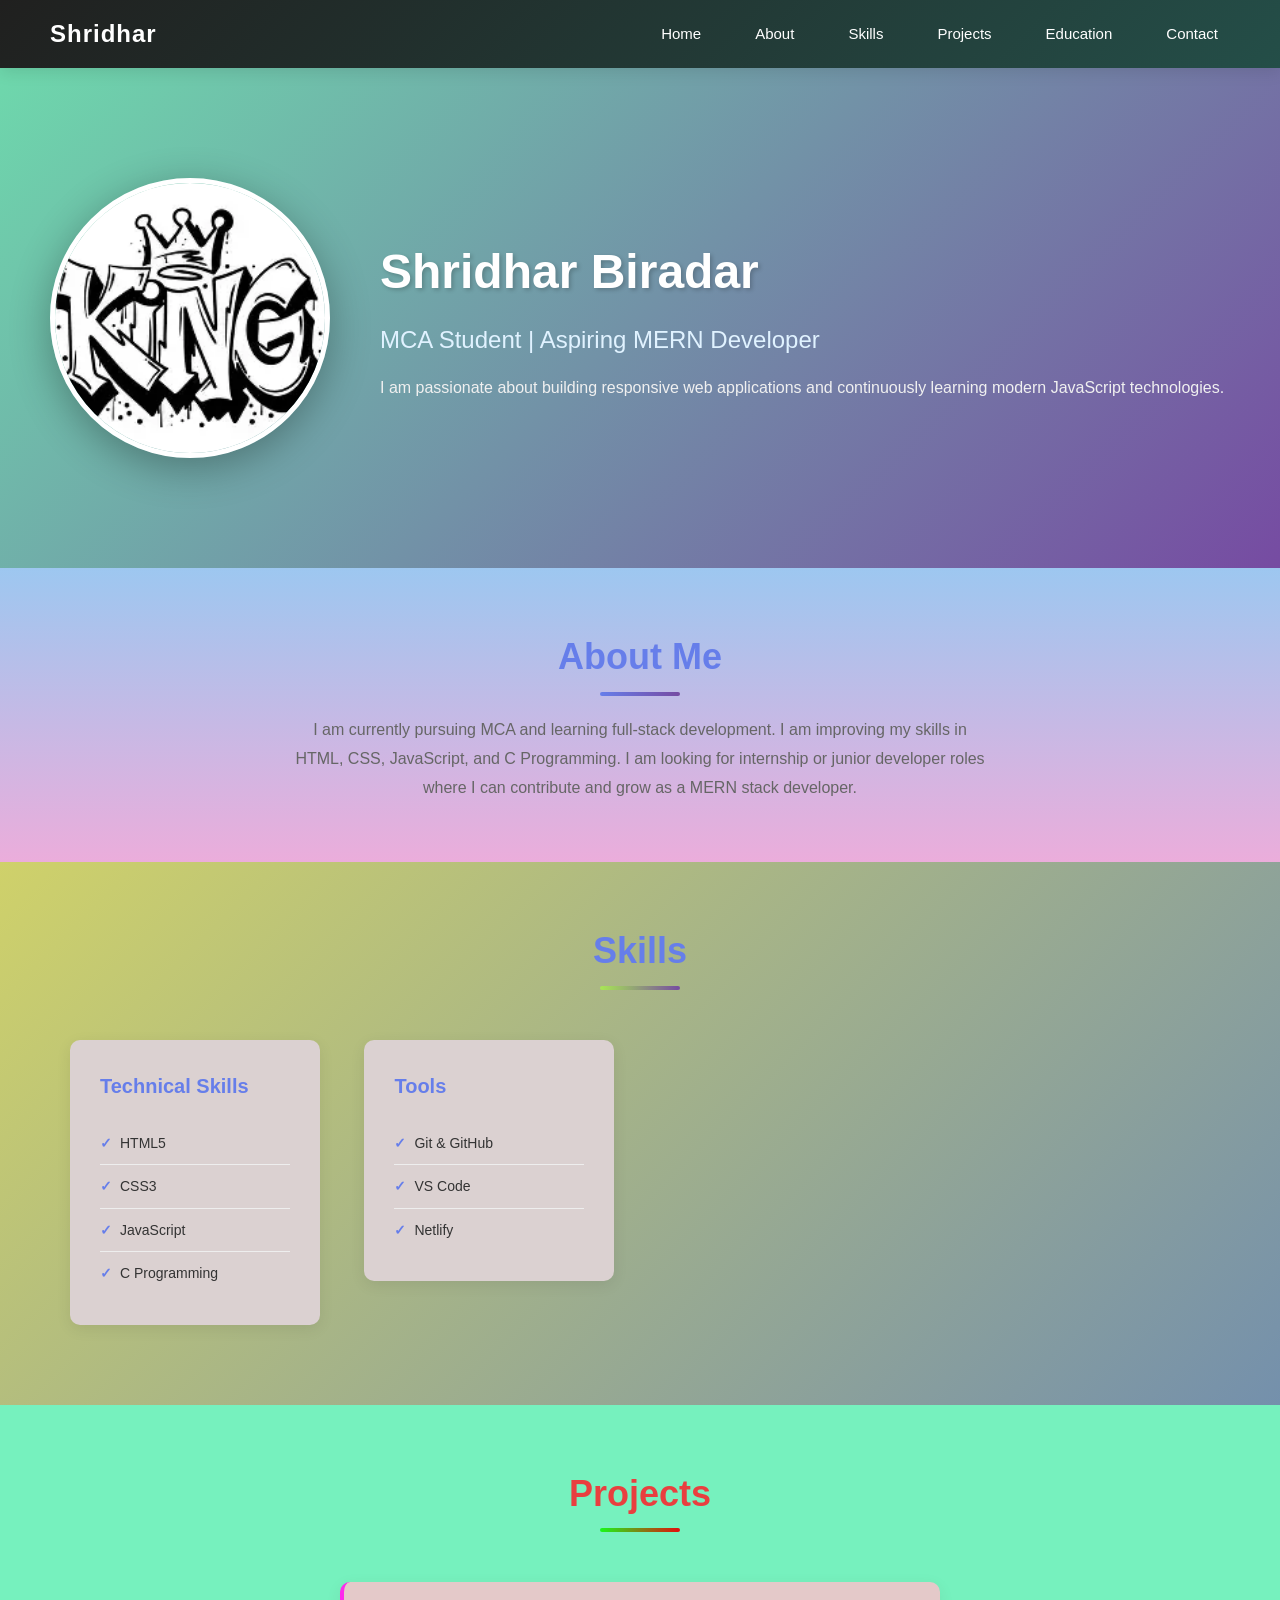
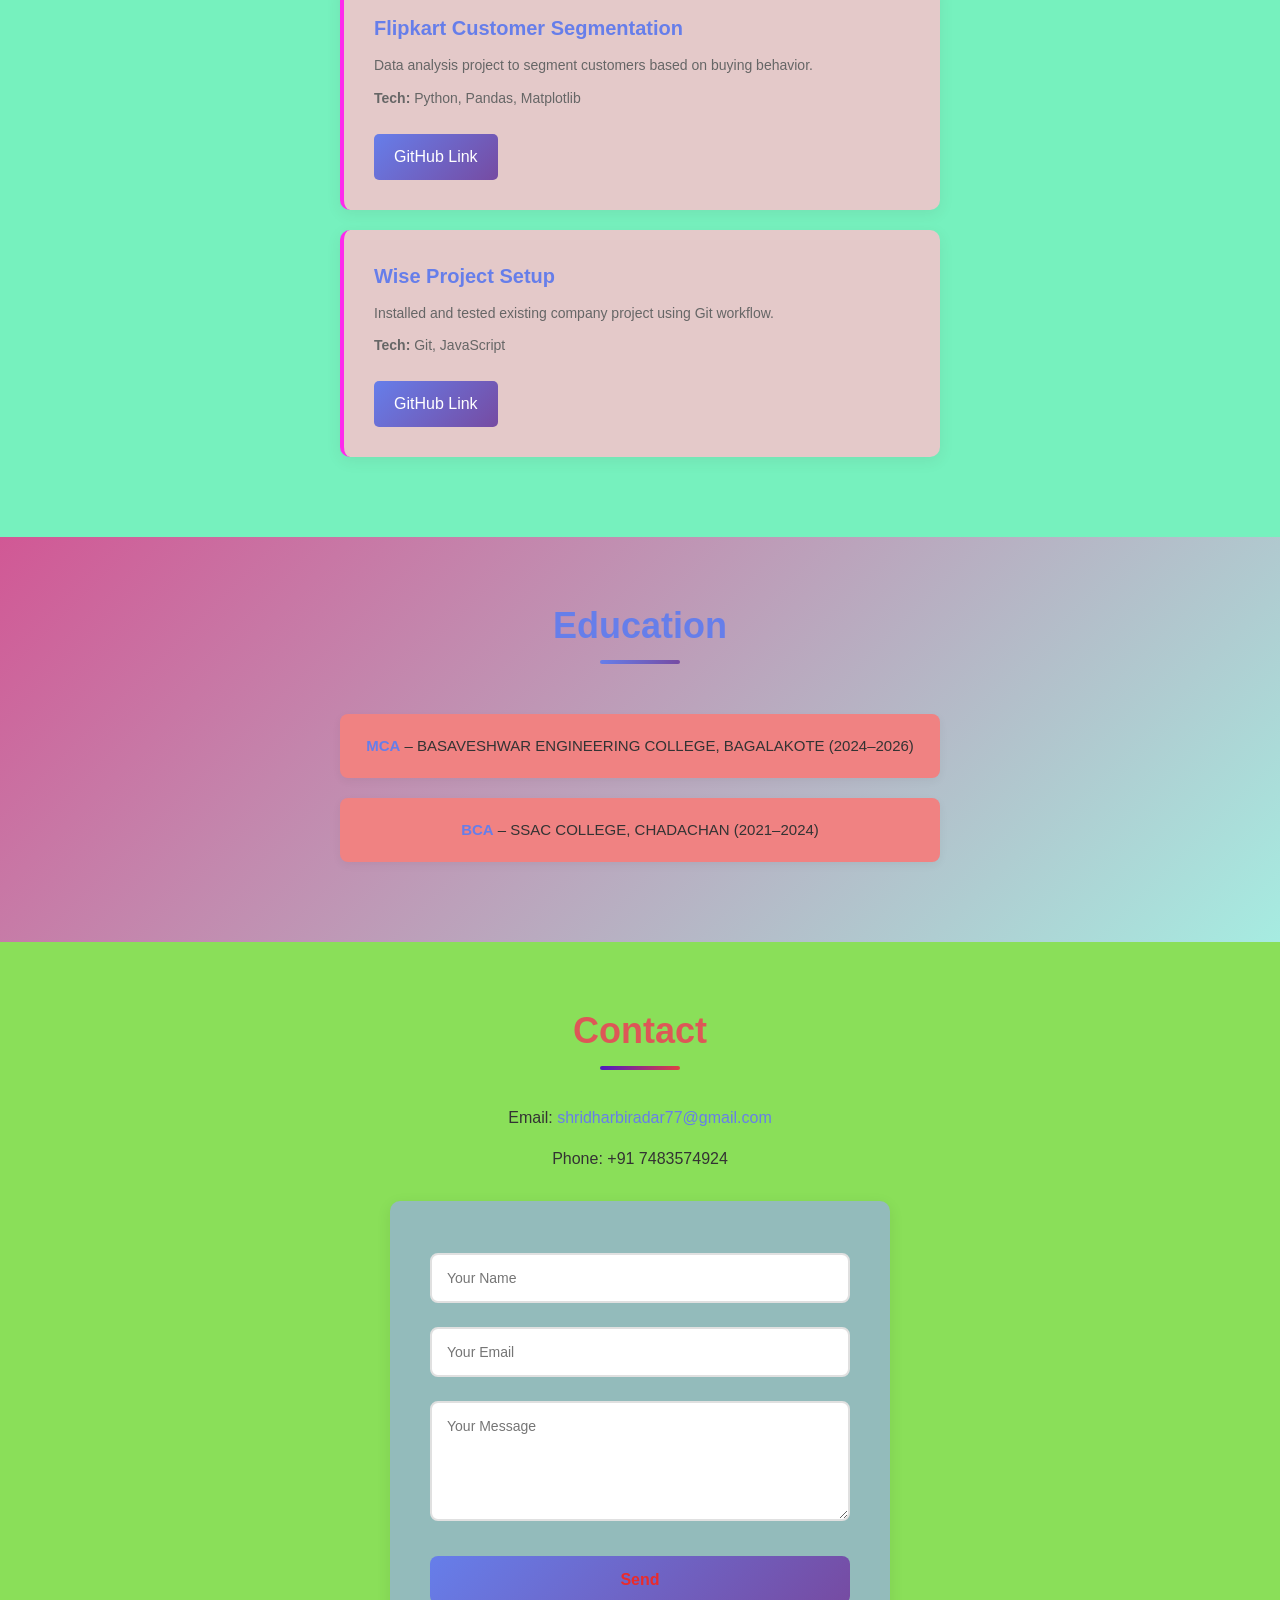
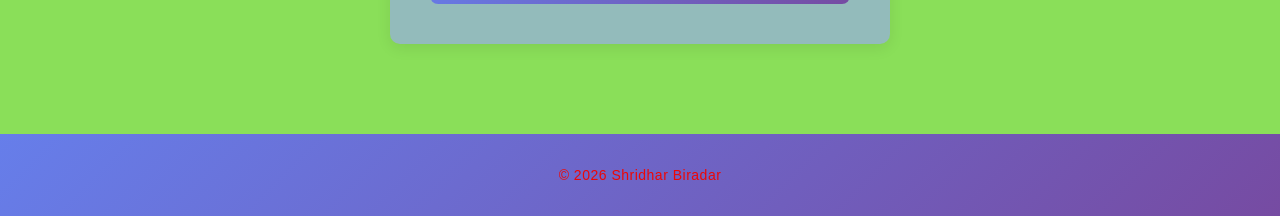
==== commit 04d41bfb: "change the phone number" ====
--- a/index.html
+++ b/index.html
@@ -110,7 +110,7 @@
 <h2>Contact</h2>
 
 <p>Email: <a href="mailto:shridharbiradar77@gmail.com">shridharbiradar77@gmail.com</a></p>
-<p>Phone: +91 9113878143</p>
+<p>Phone: +91 7483574924</p>
 
 <form id="contactForm">
 
